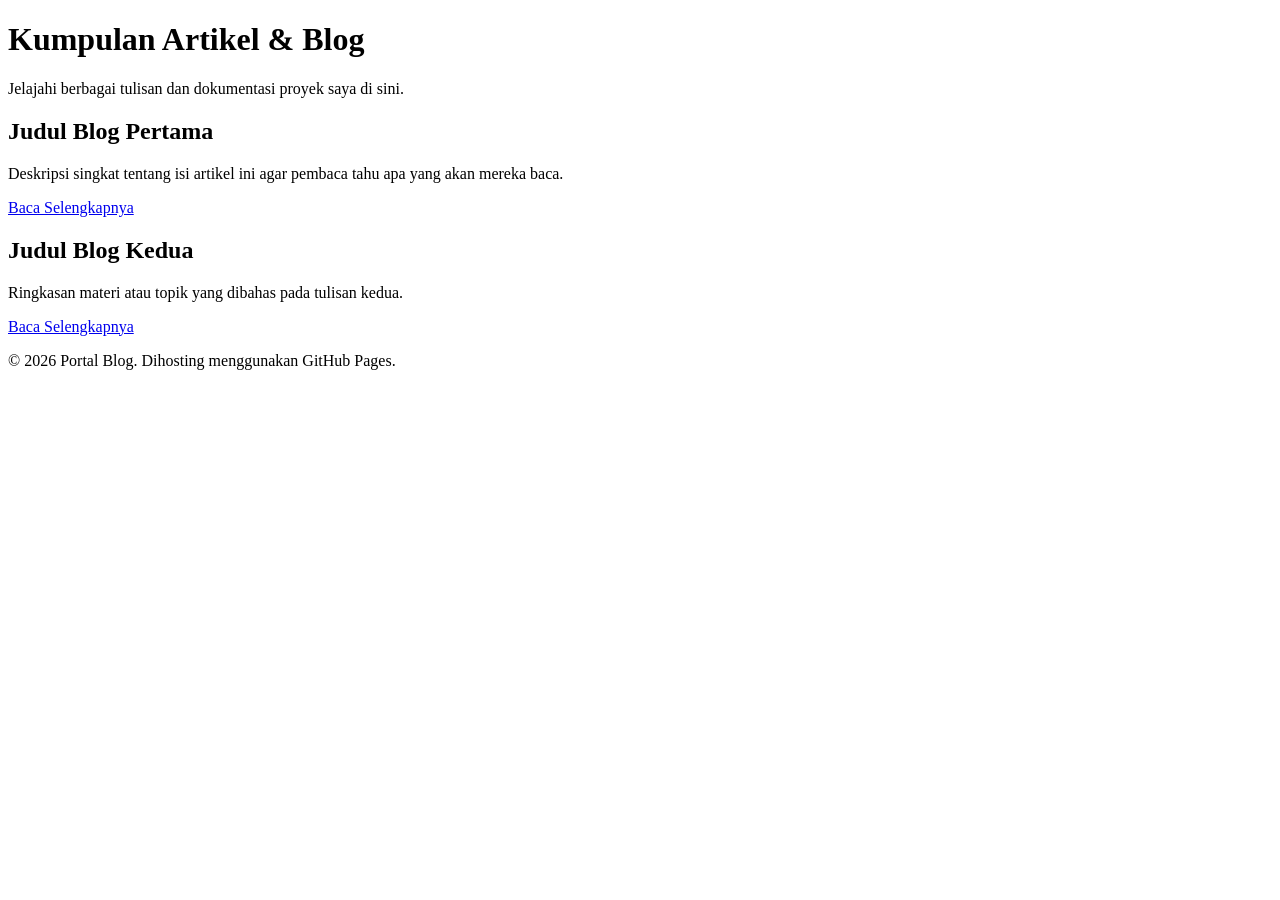
==== index.html @ 99d59ed4 "Add initial HTML structure for blog portalhtml" ====
<!DOCTYPE html>
<html lang="id">
<head>
    <meta charset="UTF-8">
    <meta name="viewport" content="width=device-width, initial-scale=1.0">
    <title>Portal Blog Saya</title>
    <link rel="stylesheet" href="style.css">
</head>
<body>
    <header>
        <h1>Kumpulan Artikel & Blog</h1>
        <p>Jelajahi berbagai tulisan dan dokumentasi proyek saya di sini.</p>
    </header>

    <main>
        <section id="daftar-blog" class="blog-grid">
            
            <article class="blog-card">
                <h2>Judul Blog Pertama</h2>
                <p>Deskripsi singkat tentang isi artikel ini agar pembaca tahu apa yang akan mereka baca.</p>
                <a href="blog1.html" class="baca-btn">Baca Selengkapnya</a>
            </article>

            <article class="blog-card">
                <h2>Judul Blog Kedua</h2>
                <p>Ringkasan materi atau topik yang dibahas pada tulisan kedua.</p>
                <a href="blog2.html" class="baca-btn">Baca Selengkapnya</a>
            </article>

            </section>
    </main>

    <footer>
        <p>&copy; 2026 Portal Blog. Dihosting menggunakan GitHub Pages.</p>
    </footer>
</body>
</html>
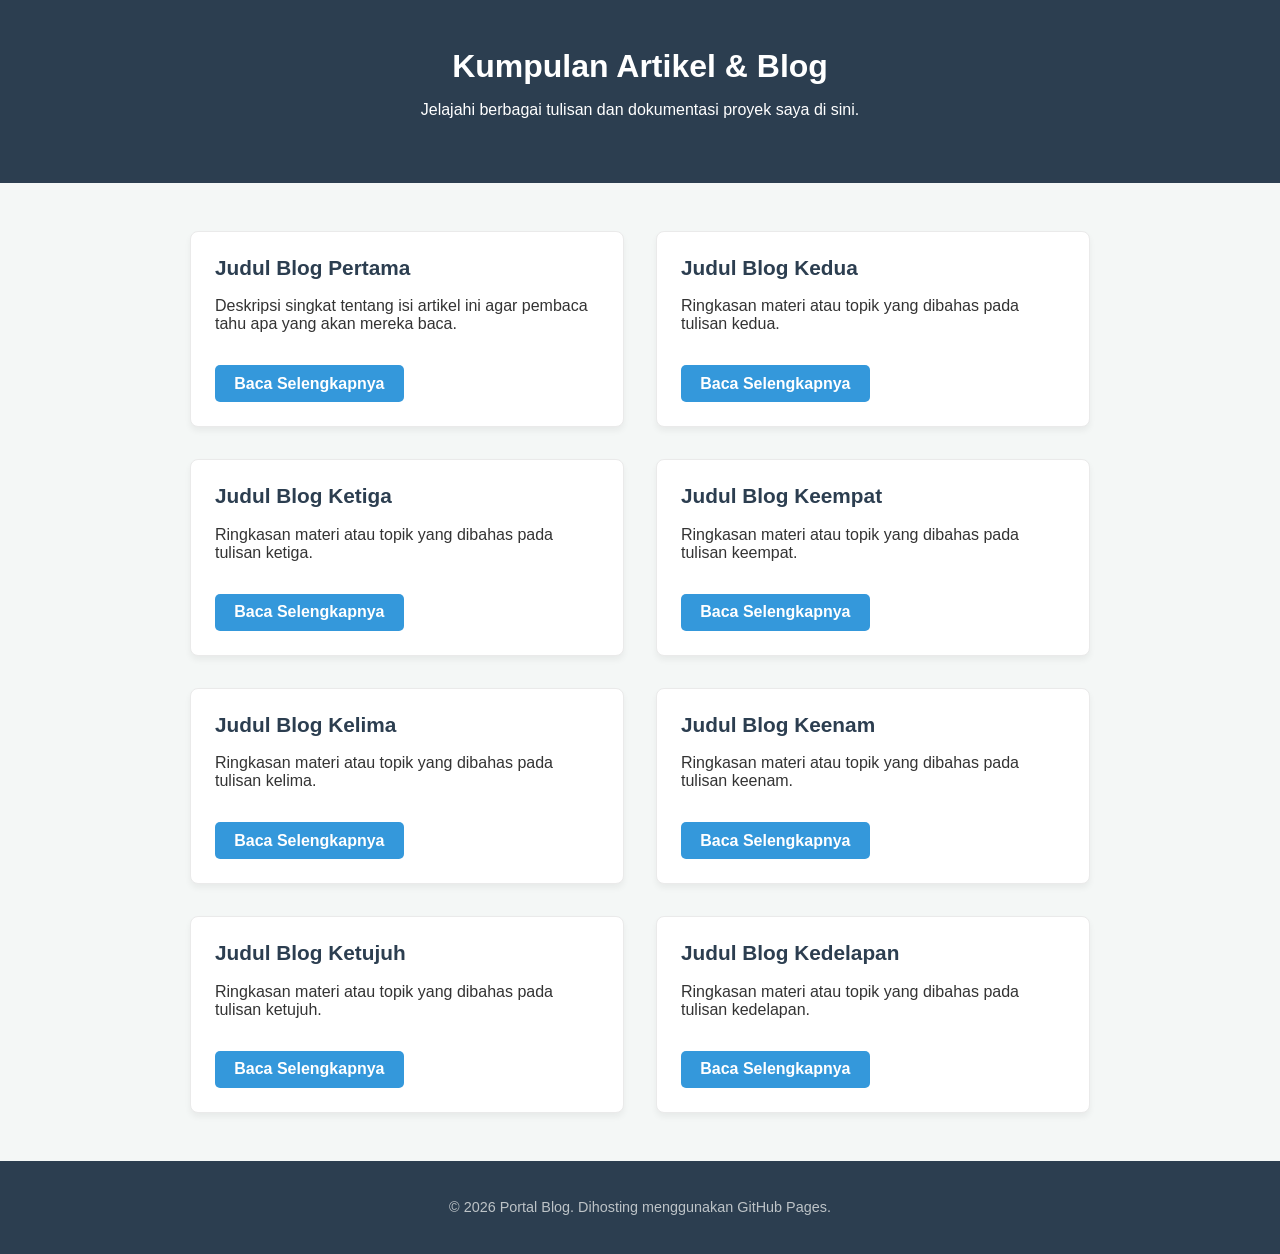
==== commit 2a20014f: "Update index.html" ====
--- a/index.html
+++ b/index.html
@@ -27,6 +27,42 @@
                 <a href="blog2.html" class="baca-btn">Baca Selengkapnya</a>
             </article>
 
+            <article class="blog-card">
+                <h2>Judul Blog Ketiga</h2>
+                <p>Ringkasan materi atau topik yang dibahas pada tulisan ketiga.</p>
+                <a href="blog3.html" class="baca-btn">Baca Selengkapnya</a>
+            </article>
+
+            <article class="blog-card">
+                <h2>Judul Blog Keempat</h2>
+                <p>Ringkasan materi atau topik yang dibahas pada tulisan keempat.</p>
+                <a href="blog4.html" class="baca-btn">Baca Selengkapnya</a>
+            </article>
+
+            <article class="blog-card">
+                <h2>Judul Blog Kelima</h2>
+                <p>Ringkasan materi atau topik yang dibahas pada tulisan kelima.</p>
+                <a href="blog5.html" class="baca-btn">Baca Selengkapnya</a>
+            </article>
+
+            <article class="blog-card">
+                <h2>Judul Blog Keenam</h2>
+                <p>Ringkasan materi atau topik yang dibahas pada tulisan keenam.</p>
+                <a href="blog6.html" class="baca-btn">Baca Selengkapnya</a>
+            </article>
+
+            <article class="blog-card">
+                <h2>Judul Blog Ketujuh</h2>
+                <p>Ringkasan materi atau topik yang dibahas pada tulisan ketujuh.</p>
+                <a href="blog7.html" class="baca-btn">Baca Selengkapnya</a>
+            </article>
+
+            <article class="blog-card">
+                <h2>Judul Blog Kedelapan</h2>
+                <p>Ringkasan materi atau topik yang dibahas pada tulisan kedelapan.</p>
+                <a href="blog8.html" class="baca-btn">Baca Selengkapnya</a>
+            </article>
+
             </section>
     </main>
 
--- a/style.css
+++ b/style.css
@@ -0,0 +1,82 @@
+/* Reset dasar */
+body {
+    font-family: 'Segoe UI', Tahoma, Geneva, Verdana, sans-serif;
+    margin: 0;
+    padding: 0;
+    background-color: #f4f7f6;
+    color: #333;
+}
+
+/* Bagian Header */
+header {
+    background-color: #2c3e50;
+    color: white;
+    text-align: center;
+    padding: 3rem 1rem;
+}
+
+header h1 {
+    margin: 0 0 0.5rem 0;
+}
+
+/* Area Konten Utama */
+main {
+    max-width: 900px;
+    margin: 3rem auto;
+    padding: 0 1rem;
+    min-height: 60vh;
+}
+
+/* Grid Layout untuk Section Blog */
+.blog-grid {
+    display: grid;
+    grid-template-columns: repeat(auto-fit, minmax(300px, 1fr));
+    gap: 2rem;
+}
+
+/* Desain Kartu (Card) */
+.blog-card {
+    background: white;
+    padding: 1.5rem;
+    border-radius: 8px;
+    box-shadow: 0 4px 6px rgba(0,0,0,0.05);
+    border: 1px solid #eaeaea;
+    transition: transform 0.2s ease;
+}
+
+.blog-card:hover {
+    transform: translateY(-5px);
+    box-shadow: 0 6px 12px rgba(0,0,0,0.1);
+}
+
+.blog-card h2 {
+    margin-top: 0;
+    font-size: 1.3rem;
+    color: #2c3e50;
+}
+
+/* Tombol Baca */
+.baca-btn {
+    display: inline-block;
+    margin-top: 1rem;
+    padding: 0.6rem 1.2rem;
+    background-color: #3498db;
+    color: white;
+    text-decoration: none;
+    border-radius: 5px;
+    font-weight: bold;
+    transition: background 0.3s ease;
+}
+
+.baca-btn:hover {
+    background-color: #2980b9;
+}
+
+/* Bagian Footer */
+footer {
+    text-align: center;
+    padding: 1.5rem;
+    background-color: #2c3e50;
+    color: #bdc3c7;
+    font-size: 0.9rem;
+}
